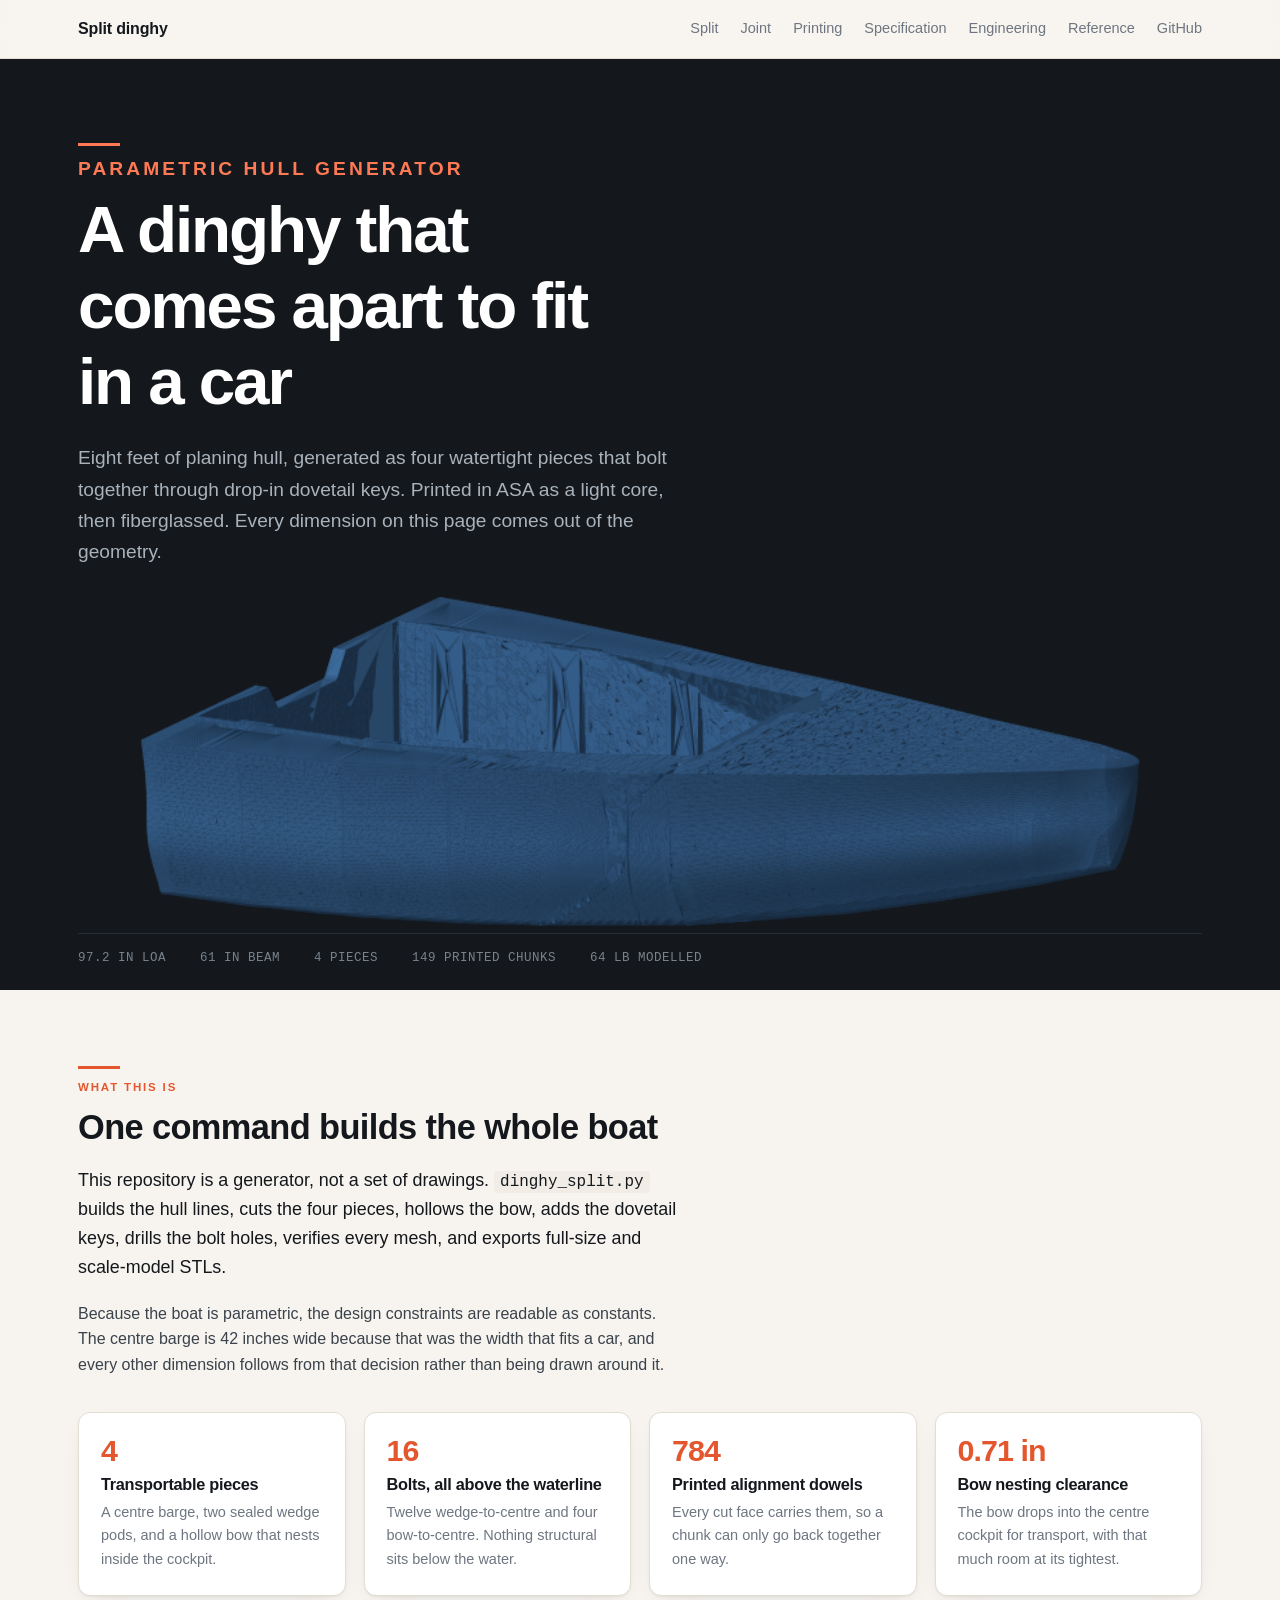
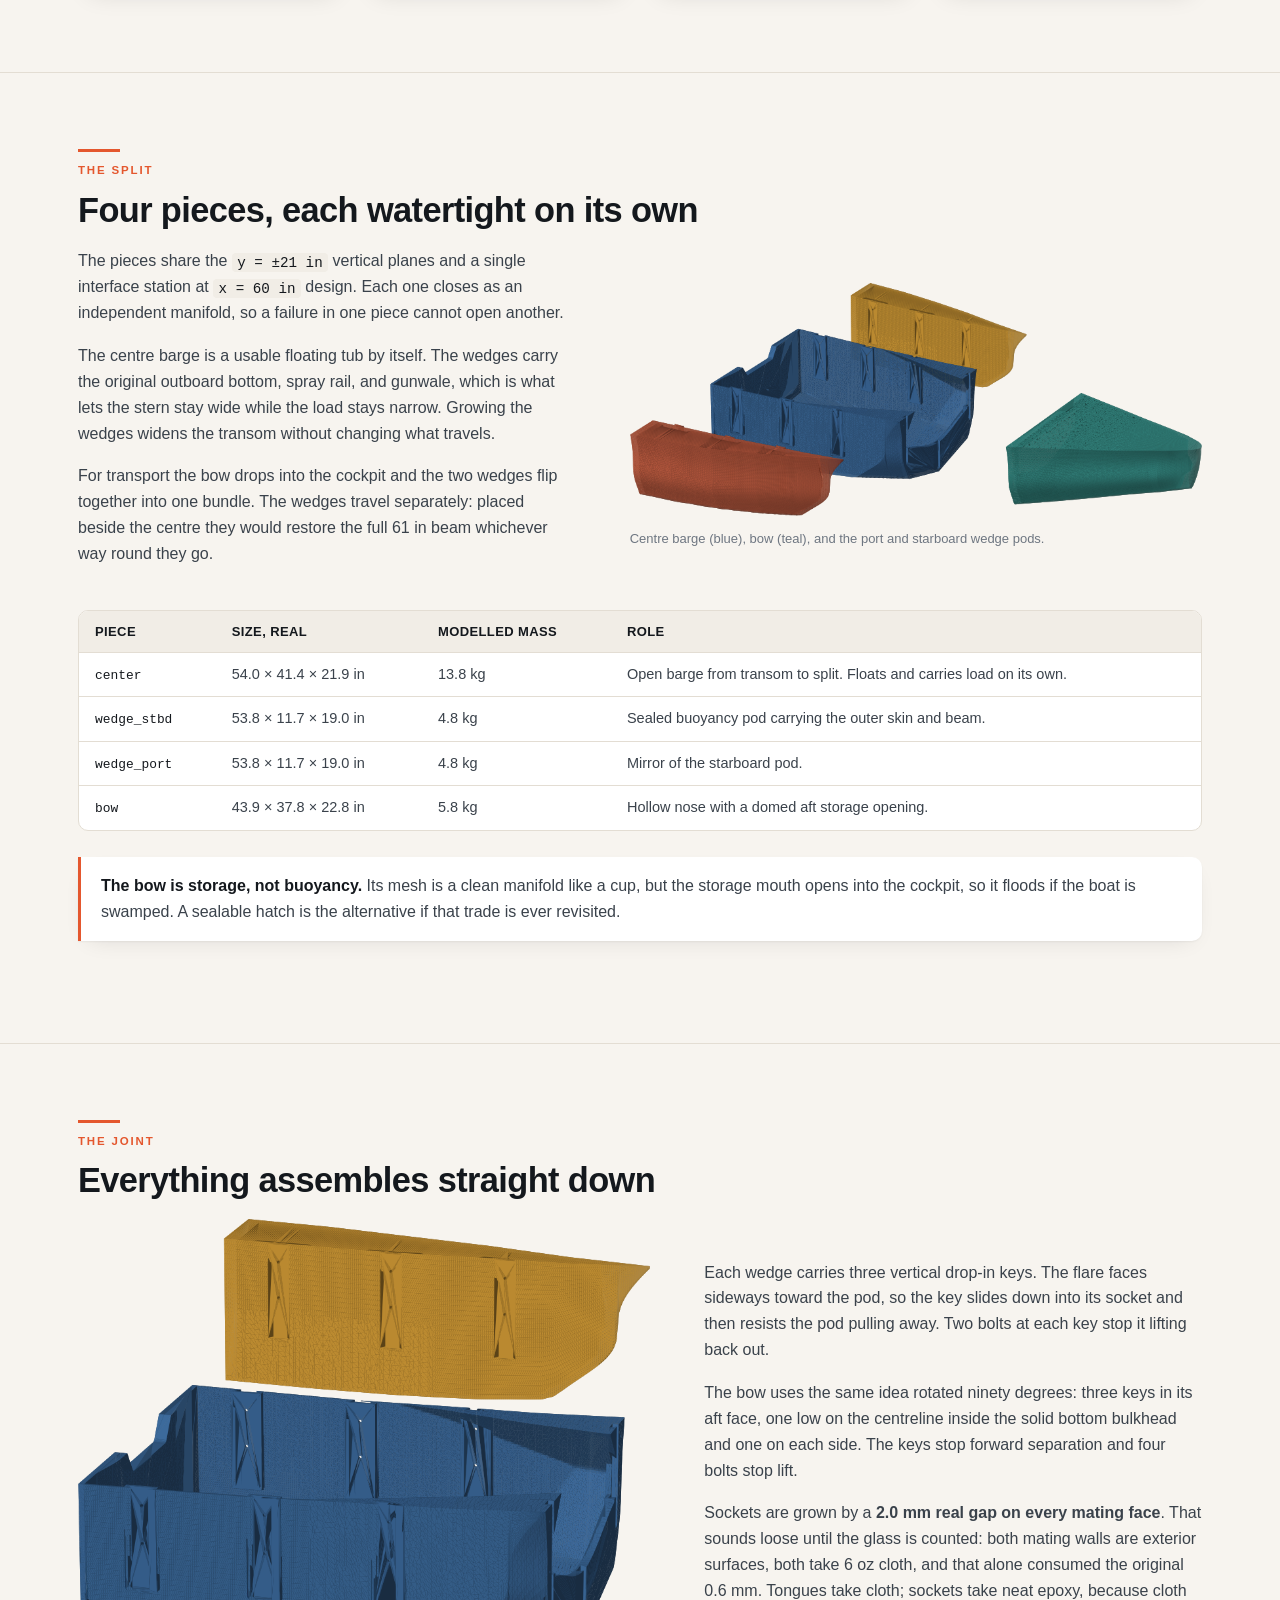
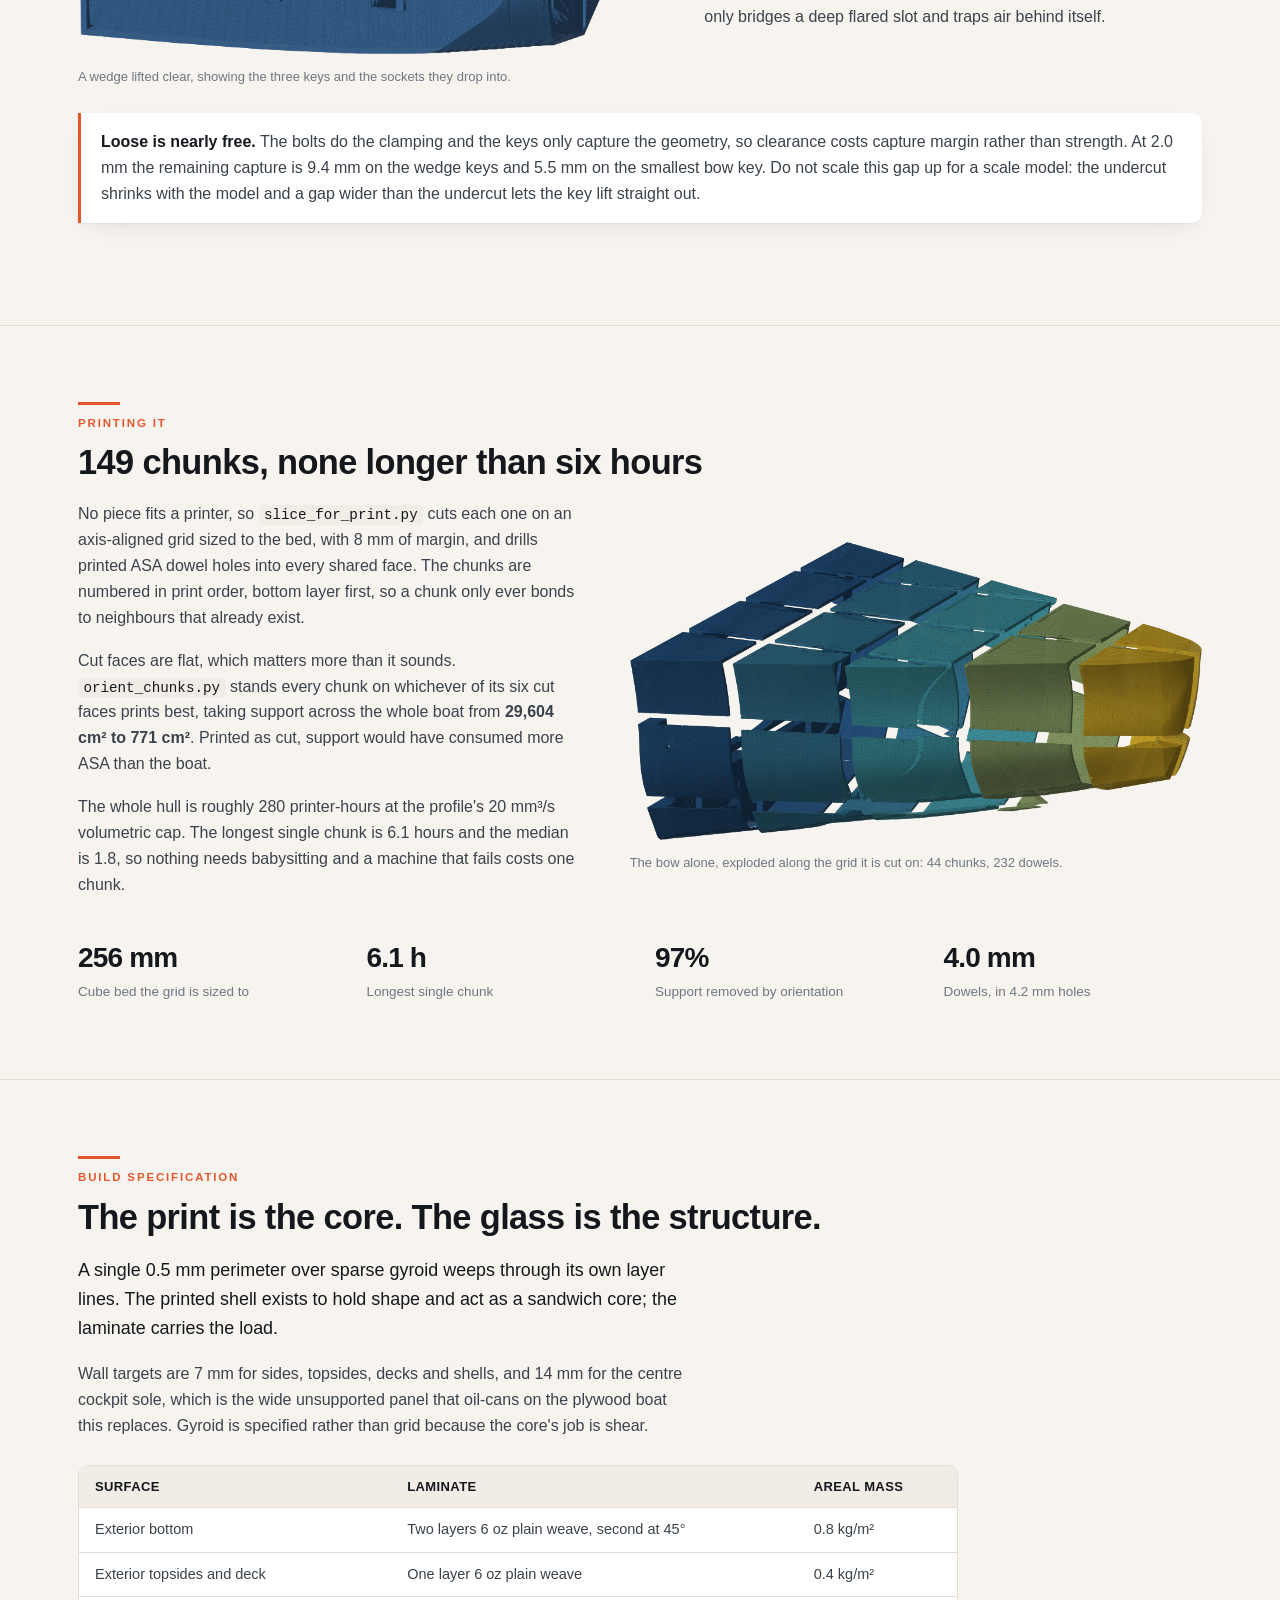
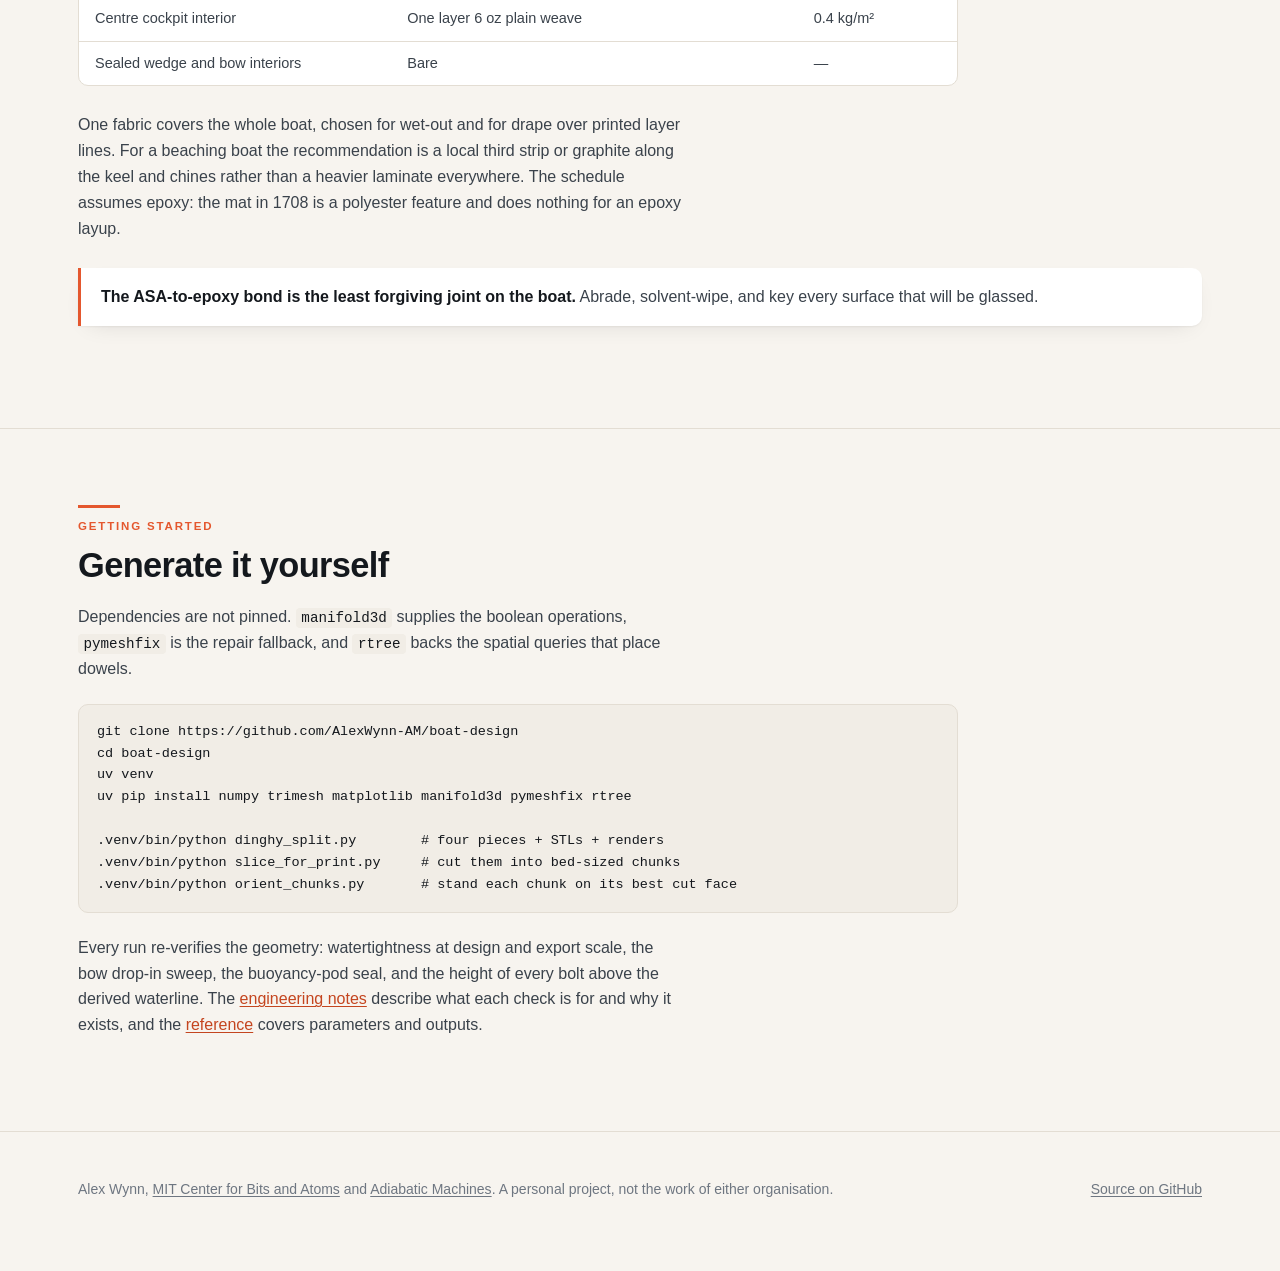
==== docs/index.html @ 43ffa54c "Add a GitHub Pages documentation site docs/ is plain static files, no build step and no Actions. ind" ====
<!doctype html>
<html lang="en">
<head>
<meta charset="utf-8">
<meta name="viewport" content="width=device-width, initial-scale=1">
<title>Parametric split dinghy</title>
<meta name="description" content="A parametric 8 ft planing dinghy generated as four car-transportable pieces, printed in ASA as a fiberglass core.">
<link rel="stylesheet" href="style.css">
<link rel="icon" href="data:image/svg+xml,<svg xmlns='http://www.w3.org/2000/svg' viewBox='0 0 100 100'><text y='.9em' font-size='90'>⛵</text></svg>">
</head>
<body>

<header class="bar">
  <div class="wrap">
    <a class="brand" href="./">Split dinghy</a>
    <nav>
      <a href="#split">Split</a>
      <a href="#joint">Joint</a>
      <a href="#print">Printing</a>
      <a href="#spec">Specification</a>
      <a href="design.html">Engineering</a>
      <a href="reference.html">Reference</a>
      <a href="https://github.com/AlexWynn-AM/boat-design">GitHub</a>
    </nav>
  </div>
</header>

<div class="hero">
  <div class="wrap">
    <p class="eyebrow">Parametric hull generator</p>
    <h1>A dinghy that comes apart to fit in a car</h1>
    <p>Eight feet of planing hull, generated as four watertight pieces that bolt together
       through drop-in dovetail keys. Printed in ASA as a light core, then fiberglassed.
       Every dimension on this page comes out of the geometry.</p>
    <div class="hero-art"><img src="assets/hero.png" alt="The assembled hull, starboard bow quarter" width="1000"></div>
    <div class="hero-meta">
      <span>97.2 in LOA</span><span>61 in beam</span><span>4 pieces</span>
      <span>149 printed chunks</span><span>64 lb modelled</span>
    </div>
  </div>
</div>

<section id="what">
  <div class="wrap">
    <p class="eyebrow">What this is</p>
    <h2>One command builds the whole boat</h2>
    <div class="prose">
      <p class="lede">This repository is a generator, not a set of drawings. <code>dinghy_split.py</code>
      builds the hull lines, cuts the four pieces, hollows the bow, adds the dovetail keys, drills the
      bolt holes, verifies every mesh, and exports full-size and scale-model STLs.</p>
      <p>Because the boat is parametric, the design constraints are readable as constants. The centre
      barge is 42 inches wide because that was the width that fits a car, and every other dimension
      follows from that decision rather than being drawn around it.</p>
    </div>
    <div class="cards">
      <div class="card"><span class="num">4</span><h3>Transportable pieces</h3>
        <p>A centre barge, two sealed wedge pods, and a hollow bow that nests inside the cockpit.</p></div>
      <div class="card"><span class="num">16</span><h3>Bolts, all above the waterline</h3>
        <p>Twelve wedge-to-centre and four bow-to-centre. Nothing structural sits below the water.</p></div>
      <div class="card"><span class="num">784</span><h3>Printed alignment dowels</h3>
        <p>Every cut face carries them, so a chunk can only go back together one way.</p></div>
      <div class="card"><span class="num">0.71 in</span><h3>Bow nesting clearance</h3>
        <p>The bow drops into the centre cockpit for transport, with that much room at its tightest.</p></div>
    </div>
  </div>
</section>

<section id="split">
  <div class="wrap">
    <p class="eyebrow">The split</p>
    <h2>Four pieces, each watertight on its own</h2>
    <div class="split">
      <div class="col-text prose">
        <p>The pieces share the <code>y = ±21 in</code> vertical planes and a single interface station
        at <code>x = 60 in</code> design. Each one closes as an independent manifold, so a failure in
        one piece cannot open another.</p>
        <p>The centre barge is a usable floating tub by itself. The wedges carry the original outboard
        bottom, spray rail, and gunwale, which is what lets the stern stay wide while the load stays
        narrow. Growing the wedges widens the transom without changing what travels.</p>
        <p>For transport the bow drops into the cockpit and the two wedges flip together into one
        bundle. The wedges travel separately: placed beside the centre they would restore the full
        61 in beam whichever way round they go.</p>
      </div>
      <figure>
        <img src="assets/four_pieces.png" alt="The four pieces pulled apart: centre barge, bow, and two wedge pods" width="876">
        <figcaption>Centre barge (blue), bow (teal), and the port and starboard wedge pods.</figcaption>
      </figure>
    </div>
    <div class="tablewrap">
      <table>
        <thead><tr><th>Piece</th><th>Size, real</th><th>Modelled mass</th><th>Role</th></tr></thead>
        <tbody>
          <tr><td><code>center</code></td><td>54.0 × 41.4 × 21.9 in</td><td>13.8 kg</td>
              <td>Open barge from transom to split. Floats and carries load on its own.</td></tr>
          <tr><td><code>wedge_stbd</code></td><td>53.8 × 11.7 × 19.0 in</td><td>4.8 kg</td>
              <td>Sealed buoyancy pod carrying the outer skin and beam.</td></tr>
          <tr><td><code>wedge_port</code></td><td>53.8 × 11.7 × 19.0 in</td><td>4.8 kg</td>
              <td>Mirror of the starboard pod.</td></tr>
          <tr><td><code>bow</code></td><td>43.9 × 37.8 × 22.8 in</td><td>5.8 kg</td>
              <td>Hollow nose with a domed aft storage opening.</td></tr>
        </tbody>
      </table>
    </div>
    <div class="note"><p><strong>The bow is storage, not buoyancy.</strong> Its mesh is a clean
    manifold like a cup, but the storage mouth opens into the cockpit, so it floods if the boat is
    swamped. A sealable hatch is the alternative if that trade is ever revisited.</p></div>
  </div>
</section>

<section id="joint">
  <div class="wrap">
    <p class="eyebrow">The joint</p>
    <h2>Everything assembles straight down</h2>
    <div class="split text-right">
      <div class="col-text prose">
        <p>Each wedge carries three vertical drop-in keys. The flare faces sideways toward the pod, so
        the key slides down into its socket and then resists the pod pulling away. Two bolts at each
        key stop it lifting back out.</p>
        <p>The bow uses the same idea rotated ninety degrees: three keys in its aft face, one low on
        the centreline inside the solid bottom bulkhead and one on each side. The keys stop forward
        separation and four bolts stop lift.</p>
        <p>Sockets are grown by a <strong>2.0 mm real gap on every mating face</strong>. That sounds
        loose until the glass is counted: both mating walls are exterior surfaces, both take 6 oz
        cloth, and that alone consumed the original 0.6 mm. Tongues take cloth; sockets take neat
        epoxy, because cloth only bridges a deep flared slot and traps air behind itself.</p>
      </div>
      <figure>
        <img src="assets/joint.png" alt="A wedge pod lifted vertically off the centre barge, showing three dovetail keys and their sockets" width="872">
        <figcaption>A wedge lifted clear, showing the three keys and the sockets they drop into.</figcaption>
      </figure>
    </div>
    <div class="note"><p><strong>Loose is nearly free.</strong> The bolts do the clamping and the keys
    only capture the geometry, so clearance costs capture margin rather than strength. At 2.0 mm the
    remaining capture is 9.4 mm on the wedge keys and 5.5 mm on the smallest bow key. Do not scale
    this gap up for a scale model: the undercut shrinks with the model and a gap wider than the
    undercut lets the key lift straight out.</p></div>
  </div>
</section>

<section id="print">
  <div class="wrap">
    <p class="eyebrow">Printing it</p>
    <h2>149 chunks, none longer than six hours</h2>
    <div class="split">
      <div class="col-text prose">
        <p>No piece fits a printer, so <code>slice_for_print.py</code> cuts each one on an
        axis-aligned grid sized to the bed, with 8 mm of margin, and drills printed ASA dowel holes
        into every shared face. The chunks are numbered in print order, bottom layer first, so a chunk
        only ever bonds to neighbours that already exist.</p>
        <p>Cut faces are flat, which matters more than it sounds. <code>orient_chunks.py</code> stands
        every chunk on whichever of its six cut faces prints best, taking support across the whole
        boat from <strong>29,604 cm² to 771 cm²</strong>. Printed as cut, support would have consumed
        more ASA than the boat.</p>
        <p>The whole hull is roughly 280 printer-hours at the profile's 20 mm³/s volumetric cap. The
        longest single chunk is 6.1 hours and the median is 1.8, so nothing needs babysitting and a
        machine that fails costs one chunk.</p>
      </div>
      <figure>
        <img src="assets/bow_chunks.png" alt="The bow exploded along its cutting grid into 44 printable chunks" width="975">
        <figcaption>The bow alone, exploded along the grid it is cut on: 44 chunks, 232 dowels.</figcaption>
      </figure>
    </div>
    <div class="stats">
      <div class="stat"><span class="num">256 mm</span><span class="lbl">Cube bed the grid is sized to</span></div>
      <div class="stat"><span class="num">6.1 h</span><span class="lbl">Longest single chunk</span></div>
      <div class="stat"><span class="num">97%</span><span class="lbl">Support removed by orientation</span></div>
      <div class="stat"><span class="num">4.0 mm</span><span class="lbl">Dowels, in 4.2 mm holes</span></div>
    </div>
  </div>
</section>

<section id="spec">
  <div class="wrap">
    <p class="eyebrow">Build specification</p>
    <h2>The print is the core. The glass is the structure.</h2>
    <div class="prose">
      <p class="lede">A single 0.5 mm perimeter over sparse gyroid weeps through its own layer lines.
      The printed shell exists to hold shape and act as a sandwich core; the laminate carries the
      load.</p>
      <p>Wall targets are 7 mm for sides, topsides, decks and shells, and 14 mm for the centre cockpit
      sole, which is the wide unsupported panel that oil-cans on the plywood boat this replaces.
      Gyroid is specified rather than grid because the core's job is shear.</p>
    </div>
    <div class="tablewrap">
      <table>
        <thead><tr><th>Surface</th><th>Laminate</th><th>Areal mass</th></tr></thead>
        <tbody>
          <tr><td>Exterior bottom</td><td>Two layers 6 oz plain weave, second at 45°</td><td>0.8 kg/m²</td></tr>
          <tr><td>Exterior topsides and deck</td><td>One layer 6 oz plain weave</td><td>0.4 kg/m²</td></tr>
          <tr><td>Centre cockpit interior</td><td>One layer 6 oz plain weave</td><td>0.4 kg/m²</td></tr>
          <tr><td>Sealed wedge and bow interiors</td><td>Bare</td><td>—</td></tr>
        </tbody>
      </table>
    </div>
    <p class="prose">One fabric covers the whole boat, chosen for wet-out and for drape over printed
    layer lines. For a beaching boat the recommendation is a local third strip or graphite along the
    keel and chines rather than a heavier laminate everywhere. The schedule assumes epoxy: the mat in
    1708 is a polyester feature and does nothing for an epoxy layup.</p>
    <div class="note"><p><strong>The ASA-to-epoxy bond is the least forgiving joint on the boat.</strong>
    Abrade, solvent-wipe, and key every surface that will be glassed.</p></div>
  </div>
</section>

<section id="start">
  <div class="wrap">
    <p class="eyebrow">Getting started</p>
    <h2>Generate it yourself</h2>
    <div class="prose">
      <p>Dependencies are not pinned. <code>manifold3d</code> supplies the boolean operations,
      <code>pymeshfix</code> is the repair fallback, and <code>rtree</code> backs the spatial queries
      that place dowels.</p>
    </div>
<pre><code>git clone https://github.com/AlexWynn-AM/boat-design
cd boat-design
uv venv
uv pip install numpy trimesh matplotlib manifold3d pymeshfix rtree

.venv/bin/python dinghy_split.py        # four pieces + STLs + renders
.venv/bin/python slice_for_print.py     # cut them into bed-sized chunks
.venv/bin/python orient_chunks.py       # stand each chunk on its best cut face</code></pre>
    <div class="prose">
      <p>Every run re-verifies the geometry: watertightness at design and export scale, the bow
      drop-in sweep, the buoyancy-pod seal, and the height of every bolt above the derived waterline.
      The <a href="design.html">engineering notes</a> describe what each check is for and why it
      exists, and the <a href="reference.html">reference</a> covers parameters and outputs.</p>
    </div>
  </div>
</section>

<footer>
  <div class="wrap">
    <span>Alex Wynn, <a href="https://cba.mit.edu/people/awynn">MIT Center for Bits and Atoms</a>
      and <a href="https://adiabaticmachines.com/team/">Adiabatic Machines</a>.
      A personal project, not the work of either organisation.</span>
    <span class="spacer"></span>
    <a href="https://github.com/AlexWynn-AM/boat-design">Source on GitHub</a>
  </div>
</footer>

</body>
</html>
---- docs/style.css ----
/* Parametric split dinghy | documentation site
   Light by default, dark on request, all colours defined once as tokens on :root so a
   value never gets its only definition inside a media query. */

:root {
  --paper:  #F7F4EF;
  --raised: #FFFFFF;
  --ink:    #14181D;
  --body:   #3A424B;
  --muted:  #6E7681;
  --rule:   #E3DDD3;
  --accent: #C4451F;
  --accent-ink: #E4572E;
  --code-bg: #F1EDE6;
  --shadow: 0 1px 2px rgba(20,24,29,.05), 0 8px 24px -12px rgba(20,24,29,.14);
  --sans: -apple-system, BlinkMacSystemFont, "Helvetica Neue", "Segoe UI", Roboto, Arial, sans-serif;
  --mono: ui-monospace, SFMono-Regular, Menlo, "Cascadia Mono", Consolas, monospace;
  --measure: 68ch;
  --wide: 1180px;
}
@media (prefers-color-scheme: dark) {
  :root:not([data-theme="light"]) {
    --paper: #14181D; --raised: #1B2027; --ink: #F2EFE9; --body: #C3C9D0;
    --muted: #8A939D; --rule: #2A3138; --accent: #FF7A54; --accent-ink: #FF7A54;
    --code-bg: #1E242B;
    --shadow: 0 1px 2px rgba(0,0,0,.4), 0 10px 30px -14px rgba(0,0,0,.7);
  }
}
:root[data-theme="dark"] {
  --paper: #14181D; --raised: #1B2027; --ink: #F2EFE9; --body: #C3C9D0;
  --muted: #8A939D; --rule: #2A3138; --accent: #FF7A54; --accent-ink: #FF7A54;
  --code-bg: #1E242B;
  --shadow: 0 1px 2px rgba(0,0,0,.4), 0 10px 30px -14px rgba(0,0,0,.7);
}

* { box-sizing: border-box; }
html { -webkit-text-size-adjust: 100%; scroll-behavior: smooth; }
body {
  margin: 0; background: var(--paper); color: var(--body);
  font: 16px/1.62 var(--sans); font-synthesis-weight: none;
  overflow-x: hidden;
}
img { max-width: 100%; height: auto; display: block; }
a { color: var(--accent); text-decoration-thickness: 1px; text-underline-offset: 2px; }
a:hover { color: var(--ink); }
h1, h2, h3, h4 { color: var(--ink); font-weight: 700; letter-spacing: -0.018em; line-height: 1.16; margin: 0; }
p { margin: 0 0 1.05em; }
hr { border: 0; border-top: 1px solid var(--rule); margin: 3rem 0; }

.wrap { max-width: var(--wide); margin: 0 auto; padding: 0 28px; }
.prose { max-width: var(--measure); }
.eyebrow {
  font: 700 11.5px/1 var(--sans); letter-spacing: .16em; text-transform: uppercase;
  color: var(--accent-ink); margin: 0 0 14px;
}
.eyebrow::before {
  content: ""; display: block; width: 42px; height: 3px;
  background: var(--accent-ink); margin-bottom: 13px;
}

/* ---- top bar ---- */
.bar {
  position: sticky; top: 0; z-index: 30; background: color-mix(in srgb, var(--paper) 88%, transparent);
  backdrop-filter: saturate(1.6) blur(10px); border-bottom: 1px solid var(--rule);
}
.bar .wrap { display: flex; align-items: center; gap: 26px; height: 58px; }
.brand { font-weight: 700; color: var(--ink); text-decoration: none; letter-spacing: -.01em; white-space: nowrap; }
.bar nav { margin-left: auto; display: flex; gap: 22px; flex-wrap: wrap; }
.bar nav a { color: var(--muted); text-decoration: none; font-size: 14.5px; font-weight: 500; }
.bar nav a:hover, .bar nav a[aria-current="page"] { color: var(--ink); }

/* ---- hero ---- */
.hero { background: #14181D; color: #F2EFE9; padding: 84px 0 0; overflow: hidden; }
.hero h1 {
  color: #FFF; font-size: clamp(2.4rem, 6vw, 4.1rem); letter-spacing: -.032em;
  margin: 0 0 22px; max-width: 15ch;
}
.hero .eyebrow { color: #FF7A54; }
.hero .eyebrow::before { background: #FF7A54; }
.hero p { color: #A9B2BB; font-size: clamp(1rem, 1.6vw, 1.2rem); max-width: 56ch; }
.hero-art { margin: 30px auto -2px; max-width: 1000px; }
.hero-meta {
  display: flex; flex-wrap: wrap; gap: 10px 34px; border-top: 1px solid #262D35;
  padding: 18px 0 26px; margin-top: 8px;
  font: 500 12.5px/1 var(--mono); letter-spacing: .04em; color: #79828C; text-transform: uppercase;
}

/* ---- sections ---- */
section { padding: 76px 0; border-bottom: 1px solid var(--rule); }
section > .wrap > h2 { font-size: clamp(1.55rem, 3vw, 2.15rem); margin-bottom: 18px; }
.lede { font-size: 1.12rem; color: var(--ink); max-width: 62ch; }

.split { display: grid; grid-template-columns: minmax(0,1fr) minmax(0,1.15fr); gap: 54px; align-items: center; }
.split.text-right { grid-template-columns: minmax(0,1.15fr) minmax(0,1fr); }
.split.text-right > .col-text { order: 2; }
@media (max-width: 860px) { .split, .split.text-right { grid-template-columns: 1fr; gap: 30px; }
  .split.text-right > .col-text { order: 0; } }

figure { margin: 0; }
figcaption { font-size: 13px; color: var(--muted); margin-top: 12px; }

/* ---- cards + stats ---- */
.cards { display: grid; grid-template-columns: repeat(auto-fit, minmax(230px, 1fr)); gap: 18px; margin-top: 34px; }
.card {
  background: var(--raised); border: 1px solid var(--rule); border-radius: 12px;
  padding: 22px 22px 24px; box-shadow: var(--shadow);
}
.card h3 { font-size: 1.02rem; margin-bottom: 7px; }
.card p { font-size: 14.5px; color: var(--muted); margin: 0; }
.card .num { font: 700 1.9rem/1 var(--sans); color: var(--accent-ink); letter-spacing: -.03em; display: block; margin-bottom: 9px; }

.stats { display: grid; grid-template-columns: repeat(auto-fit, minmax(160px, 1fr)); gap: 12px 30px; margin: 30px 0 0; }
.stat .num { font: 700 1.75rem/1 var(--sans); color: var(--ink); letter-spacing: -.03em; }
.stat .lbl { font-size: 13.5px; color: var(--muted); margin-top: 6px; display: block; }

/* ---- tables ---- */
.tablewrap { overflow-x: auto; margin: 26px 0; border: 1px solid var(--rule); border-radius: 10px; background: var(--raised); }
table { border-collapse: collapse; width: 100%; font-size: 14.5px; }
th, td { padding: 10px 16px; text-align: left; border-bottom: 1px solid var(--rule); }
thead th { background: var(--code-bg); color: var(--ink); font-weight: 600; white-space: nowrap; font-size: 13px;
  letter-spacing: .03em; text-transform: uppercase; }
tbody tr:last-child td { border-bottom: 0; }
td:not(:first-child), th:not(:first-child) { font-variant-numeric: tabular-nums; }
table code { background: none; padding: 0; color: var(--ink); }

/* ---- code ---- */
code { font: 500 .89em/1.5 var(--mono); background: var(--code-bg); padding: .13em .38em; border-radius: 4px; color: var(--ink); }
pre {
  background: var(--code-bg); border: 1px solid var(--rule); border-radius: 10px;
  padding: 16px 18px; overflow-x: auto; font: 13.5px/1.62 var(--mono); color: var(--ink); margin: 22px 0;
}
pre code { background: none; padding: 0; font-size: inherit; }

/* ---- callout ---- */
.note {
  border-left: 3px solid var(--accent-ink); background: var(--raised);
  padding: 16px 20px; border-radius: 0 10px 10px 0; margin: 26px 0; box-shadow: var(--shadow);
}
.note p:last-child { margin-bottom: 0; }
.note strong { color: var(--ink); }

/* ---- doc pages: sticky contents rail ---- */
.doc { display: grid; grid-template-columns: 232px minmax(0, 1fr); gap: 56px; padding: 52px 0 90px; align-items: start; }
@media (max-width: 900px) { .doc { grid-template-columns: 1fr; gap: 24px; } #TOC { position: static; max-height: none; } }
#TOC {
  position: sticky; top: 82px; max-height: calc(100vh - 110px); overflow-y: auto;
  font-size: 14px; border-left: 1px solid var(--rule); padding-left: 18px;
}
#TOC ul { list-style: none; margin: 0; padding: 0; }
#TOC ul ul { padding-left: 14px; }
#TOC li { margin: 0 0 7px; }
#TOC a { color: var(--muted); text-decoration: none; display: block; }
#TOC a:hover { color: var(--ink); }
.doc-body h1 { font-size: clamp(1.9rem, 4vw, 2.6rem); margin-bottom: 10px; letter-spacing: -.028em; }
.doc-body h2 { font-size: 1.42rem; margin: 2.6em 0 .6em; padding-top: .5em; border-top: 1px solid var(--rule); }
.doc-body h3 { font-size: 1.1rem; margin: 1.9em 0 .5em; }
.doc-body > h1 + p { font-size: 1.1rem; color: var(--ink); }
.doc-body ul, .doc-body ol { padding-left: 1.25em; }
.doc-body li { margin-bottom: .45em; }
.doc-body p, .doc-body li { max-width: var(--measure); }

/* ---- footer ---- */
footer { padding: 46px 0 70px; color: var(--muted); font-size: 14px; }
footer .wrap { display: flex; flex-wrap: wrap; gap: 14px 30px; align-items: baseline; }
footer a { color: var(--muted); }
footer a:hover { color: var(--ink); }
.spacer { flex: 1; }

/* Text-led sections: keep the table and the code block on the same measure as the prose,
   so all three share a right edge instead of the text stopping short of them. An absolute
   value, NOT ch: ch resolves against each element's own font, so the same ch figure came
   out ~600px inside the monospace <pre> and clipped the commands. */
#spec .tablewrap, #start pre { max-width: 55rem; }
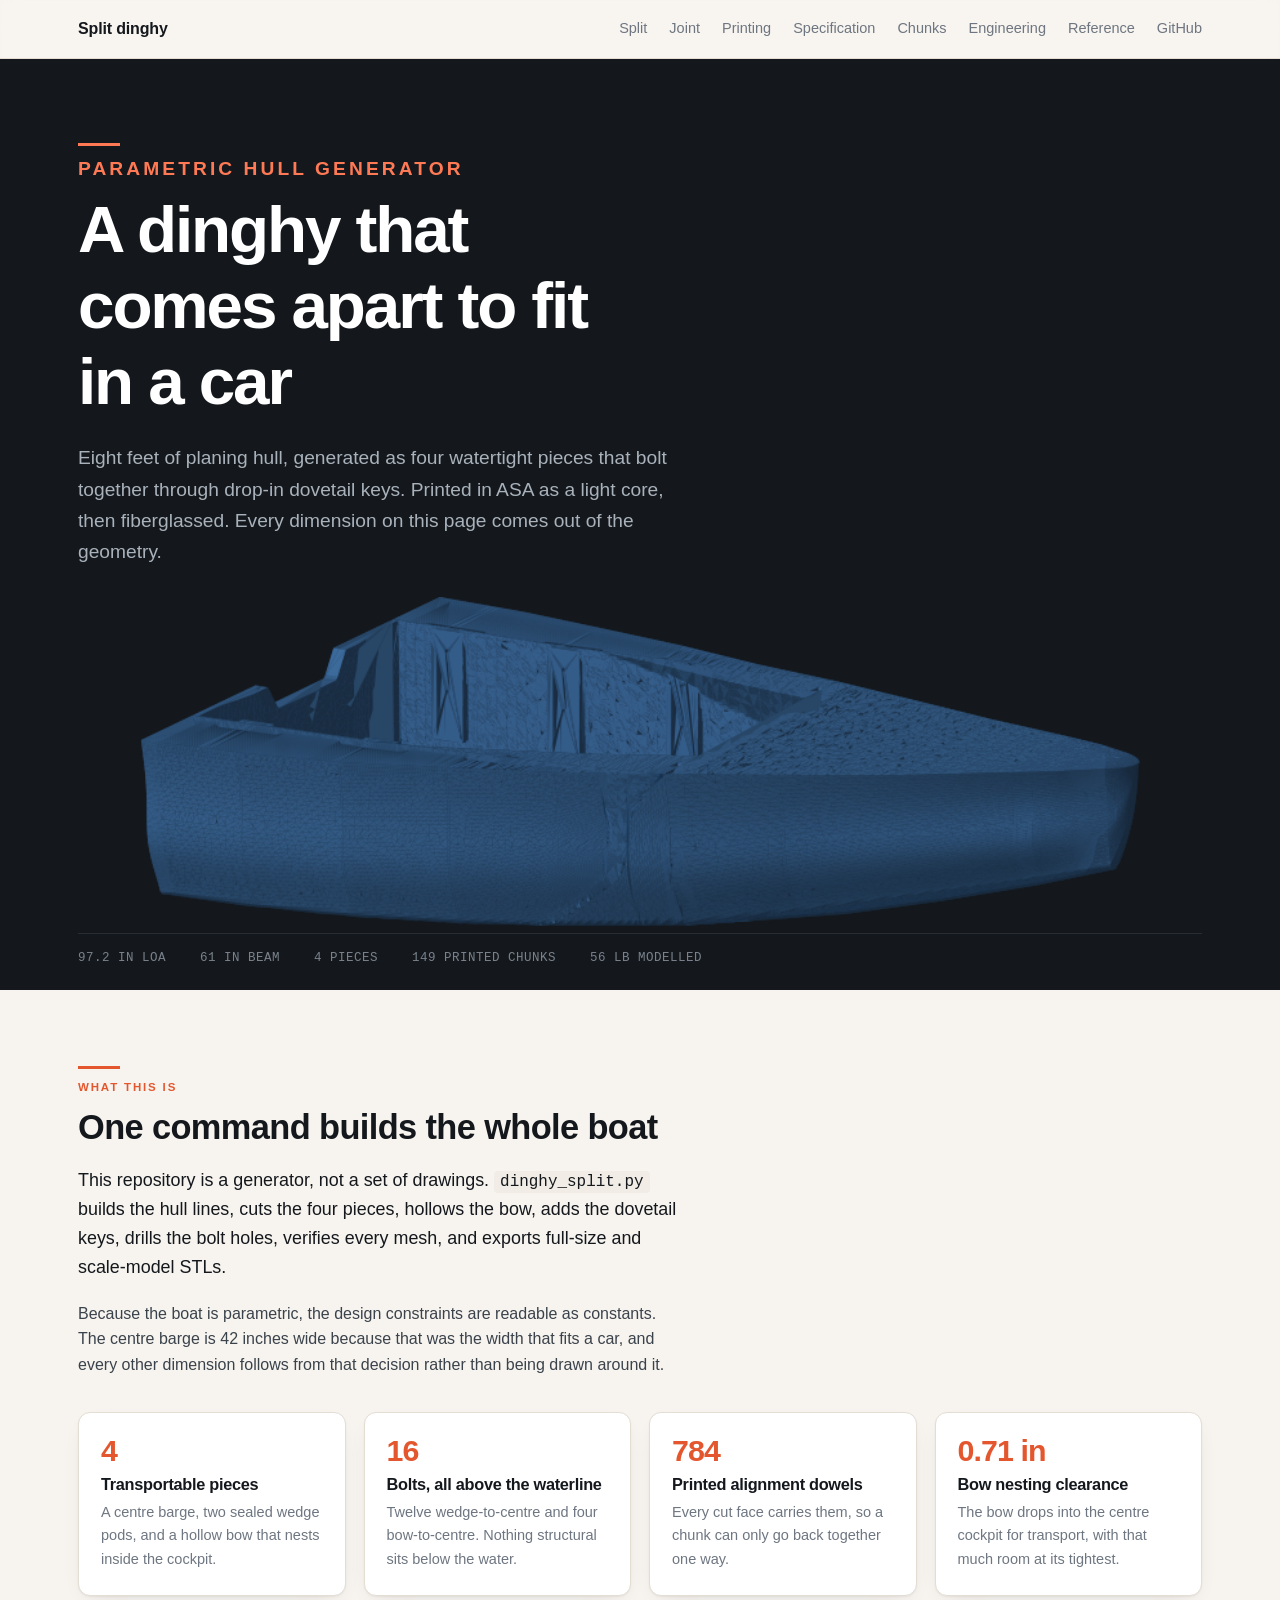
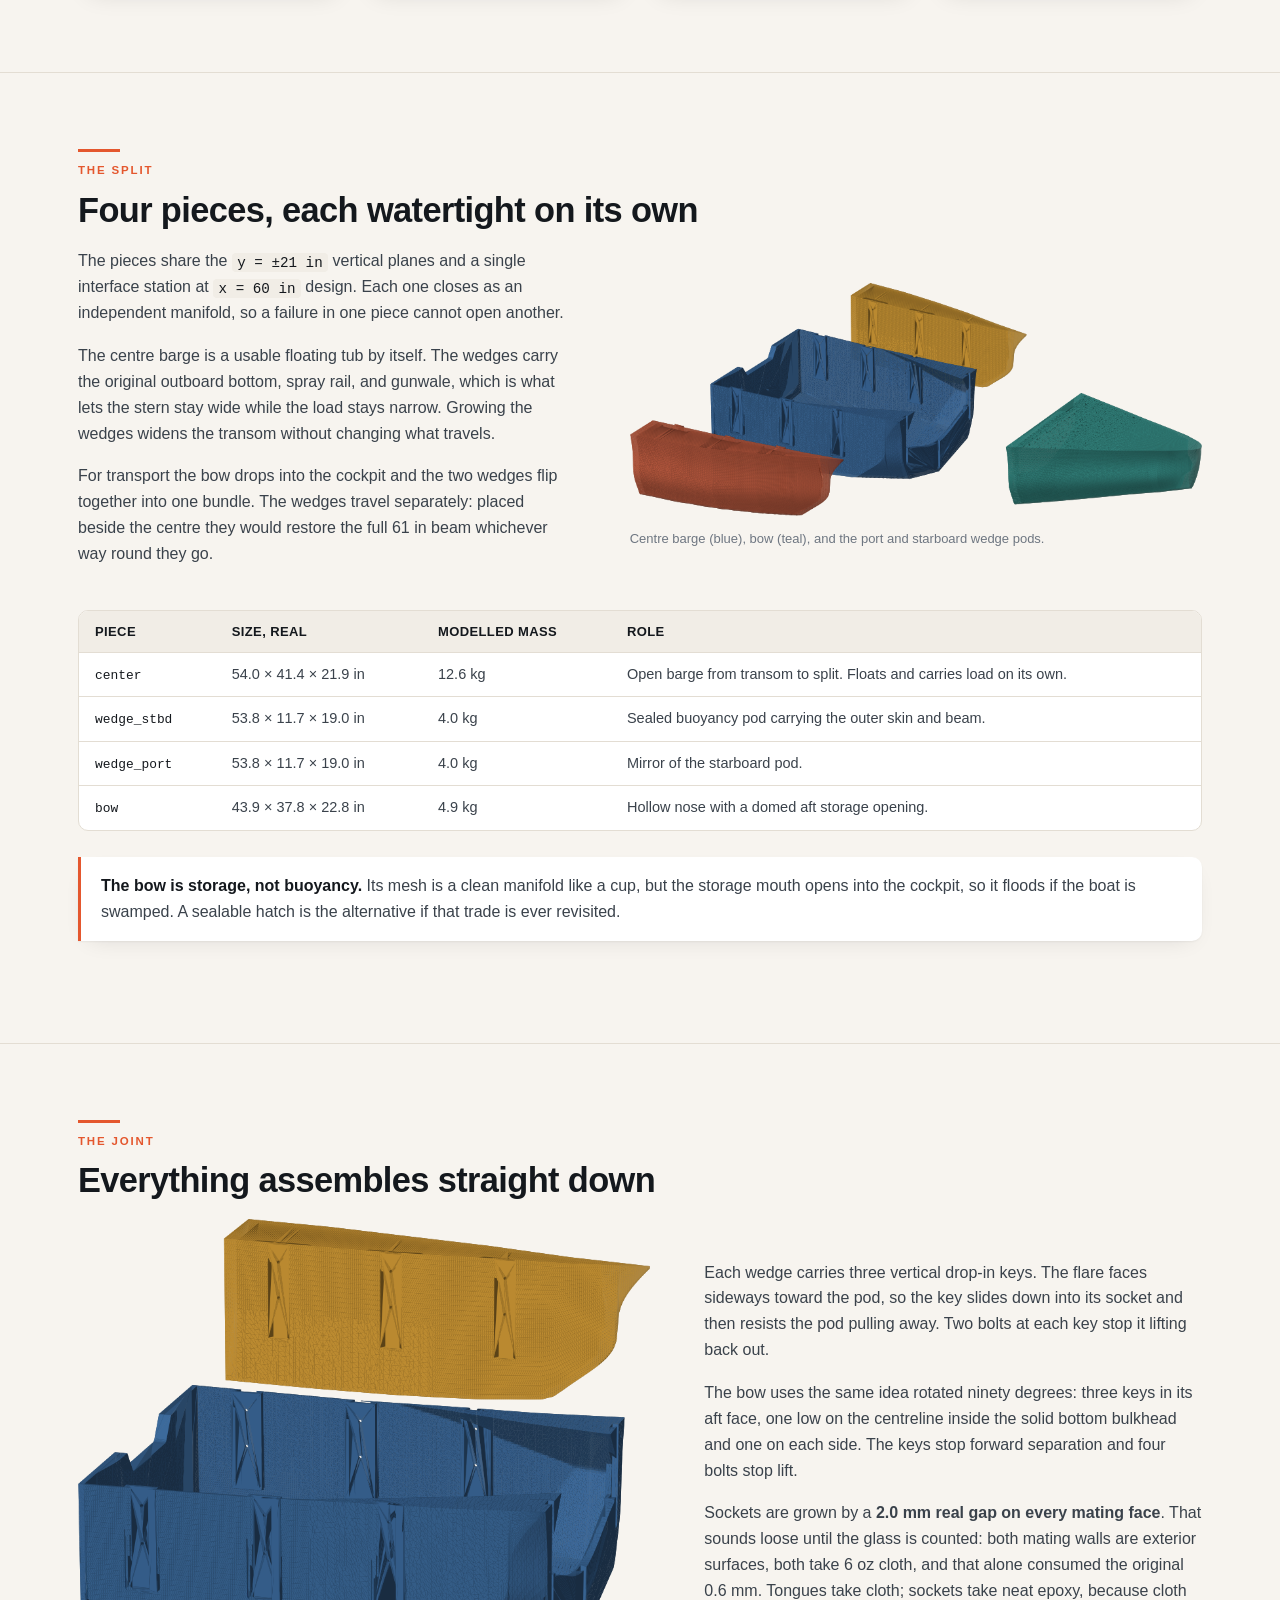
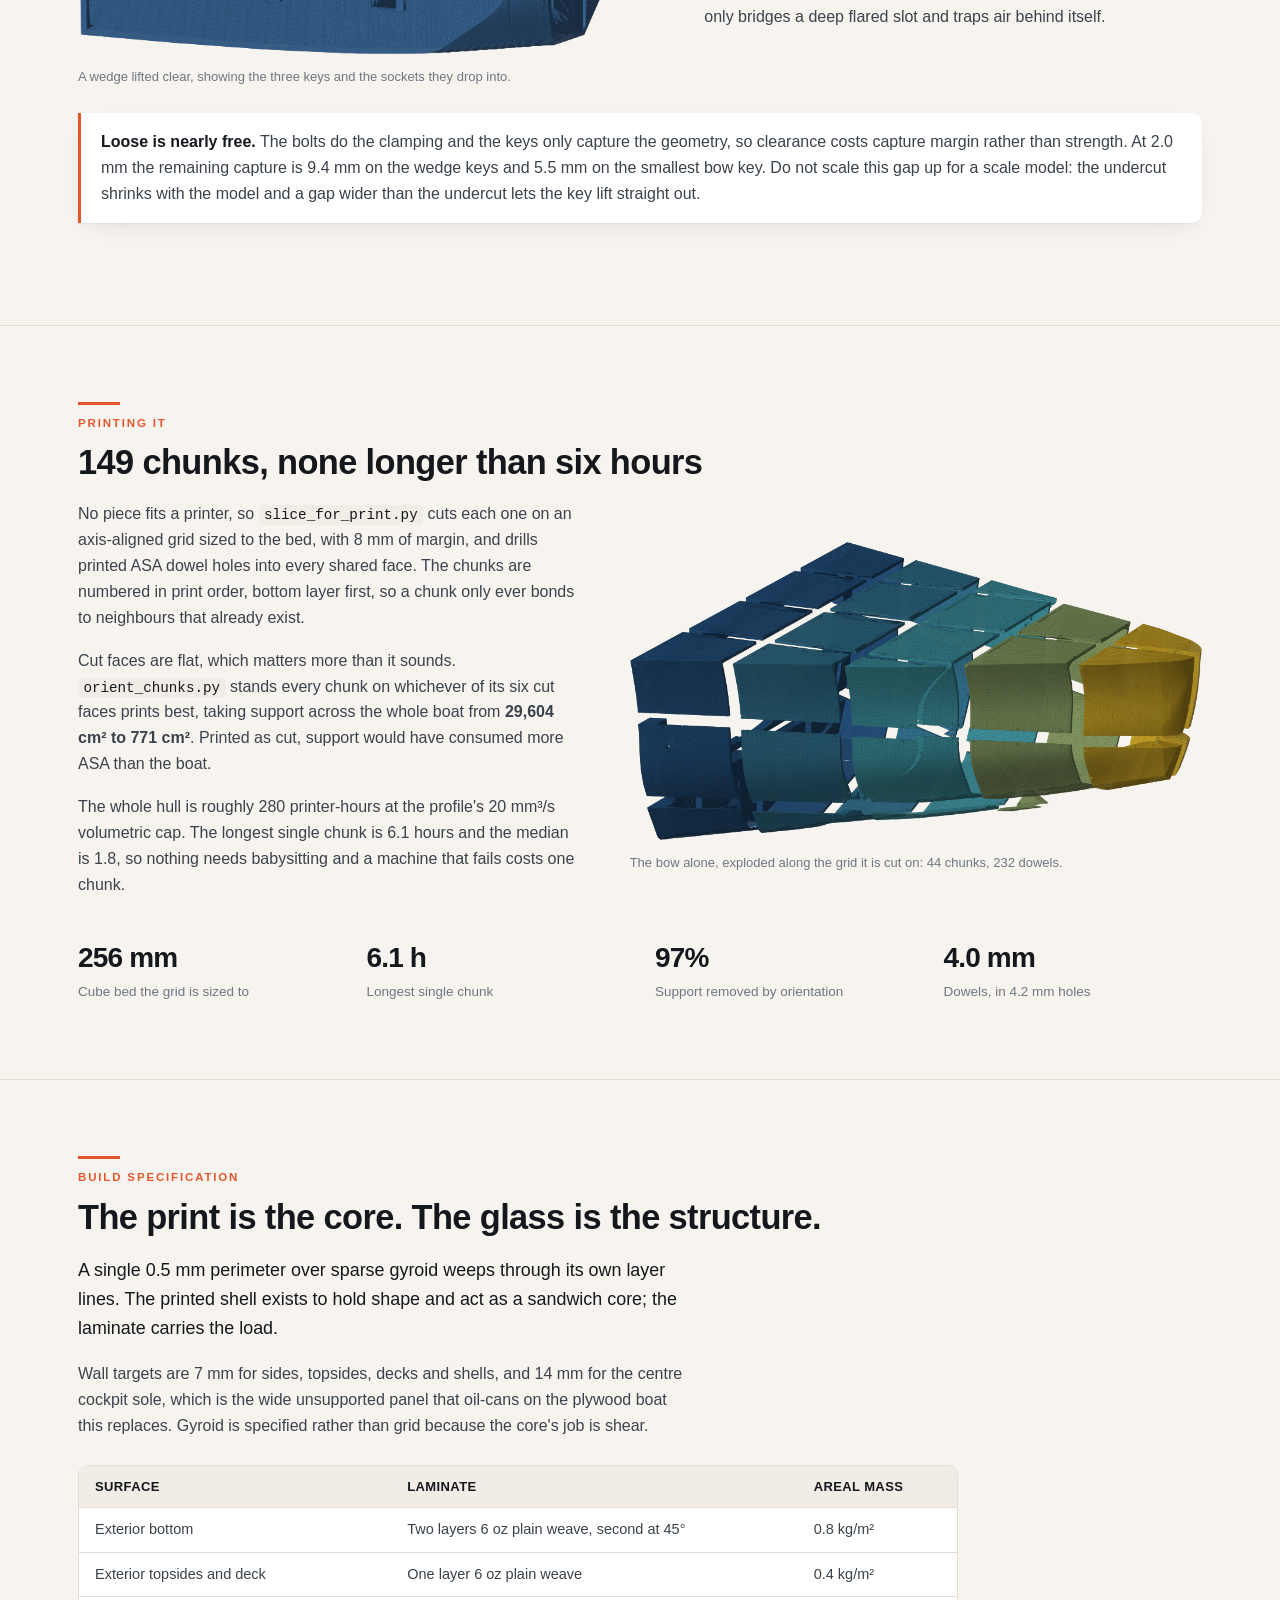
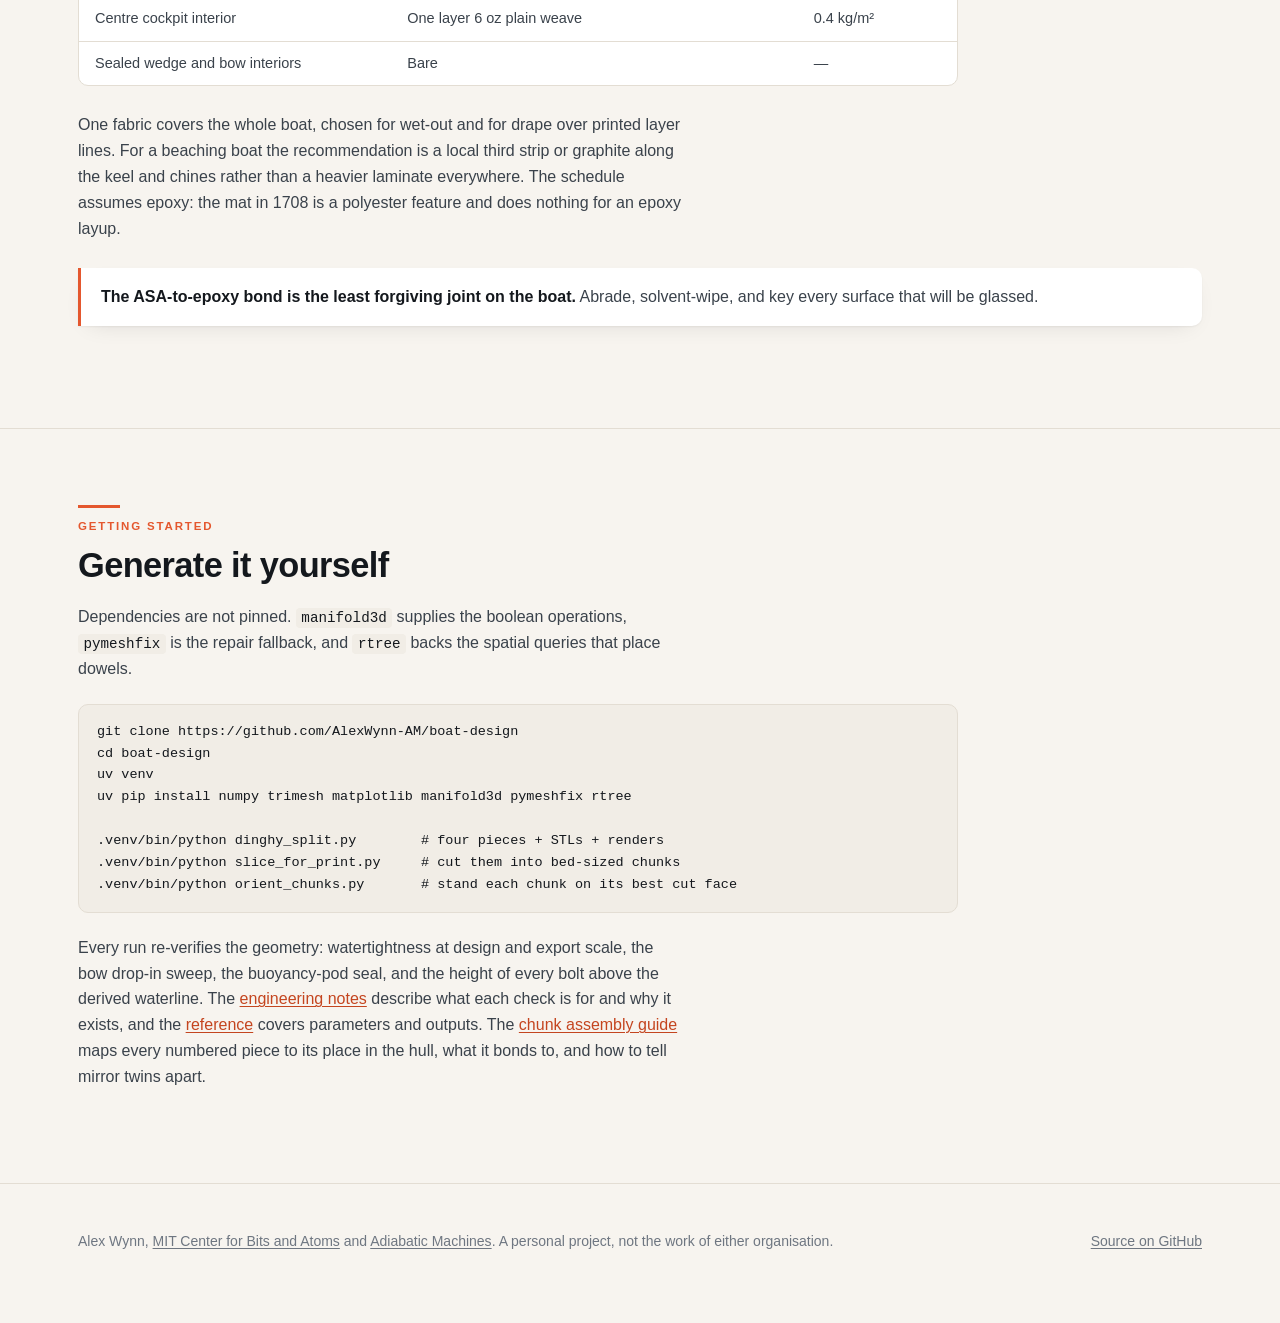
==== commit 93878d5b: "Add a chunk assembly guide to the docs site Nothing on the site said where a numbered chunk goes. Th" ====
--- a/docs/index.html
+++ b/docs/index.html
@@ -18,6 +18,7 @@
       <a href="#joint">Joint</a>
       <a href="#print">Printing</a>
       <a href="#spec">Specification</a>
+      <a href="chunks.html">Chunks</a>
       <a href="design.html">Engineering</a>
       <a href="reference.html">Reference</a>
       <a href="https://github.com/AlexWynn-AM/boat-design">GitHub</a>
@@ -35,7 +36,7 @@
     <div class="hero-art"><img src="assets/hero.png" alt="The assembled hull, starboard bow quarter" width="1000"></div>
     <div class="hero-meta">
       <span>97.2 in LOA</span><span>61 in beam</span><span>4 pieces</span>
-      <span>149 printed chunks</span><span>64 lb modelled</span>
+      <span>149 printed chunks</span><span>56 lb modelled</span>
     </div>
   </div>
 </div>
@@ -90,13 +91,13 @@
       <table>
         <thead><tr><th>Piece</th><th>Size, real</th><th>Modelled mass</th><th>Role</th></tr></thead>
         <tbody>
-          <tr><td><code>center</code></td><td>54.0 × 41.4 × 21.9 in</td><td>13.8 kg</td>
+          <tr><td><code>center</code></td><td>54.0 × 41.4 × 21.9 in</td><td>12.6 kg</td>
               <td>Open barge from transom to split. Floats and carries load on its own.</td></tr>
-          <tr><td><code>wedge_stbd</code></td><td>53.8 × 11.7 × 19.0 in</td><td>4.8 kg</td>
+          <tr><td><code>wedge_stbd</code></td><td>53.8 × 11.7 × 19.0 in</td><td>4.0 kg</td>
               <td>Sealed buoyancy pod carrying the outer skin and beam.</td></tr>
-          <tr><td><code>wedge_port</code></td><td>53.8 × 11.7 × 19.0 in</td><td>4.8 kg</td>
+          <tr><td><code>wedge_port</code></td><td>53.8 × 11.7 × 19.0 in</td><td>4.0 kg</td>
               <td>Mirror of the starboard pod.</td></tr>
-          <tr><td><code>bow</code></td><td>43.9 × 37.8 × 22.8 in</td><td>5.8 kg</td>
+          <tr><td><code>bow</code></td><td>43.9 × 37.8 × 22.8 in</td><td>4.9 kg</td>
               <td>Hollow nose with a domed aft storage opening.</td></tr>
         </tbody>
       </table>
@@ -222,7 +223,9 @@
       <p>Every run re-verifies the geometry: watertightness at design and export scale, the bow
       drop-in sweep, the buoyancy-pod seal, and the height of every bolt above the derived waterline.
       The <a href="design.html">engineering notes</a> describe what each check is for and why it
-      exists, and the <a href="reference.html">reference</a> covers parameters and outputs.</p>
+      exists, and the <a href="reference.html">reference</a> covers parameters and outputs.
+      The <a href="chunks.html">chunk assembly guide</a> maps every numbered piece to its place
+      in the hull, what it bonds to, and how to tell mirror twins apart.</p>
     </div>
   </div>
 </section>
